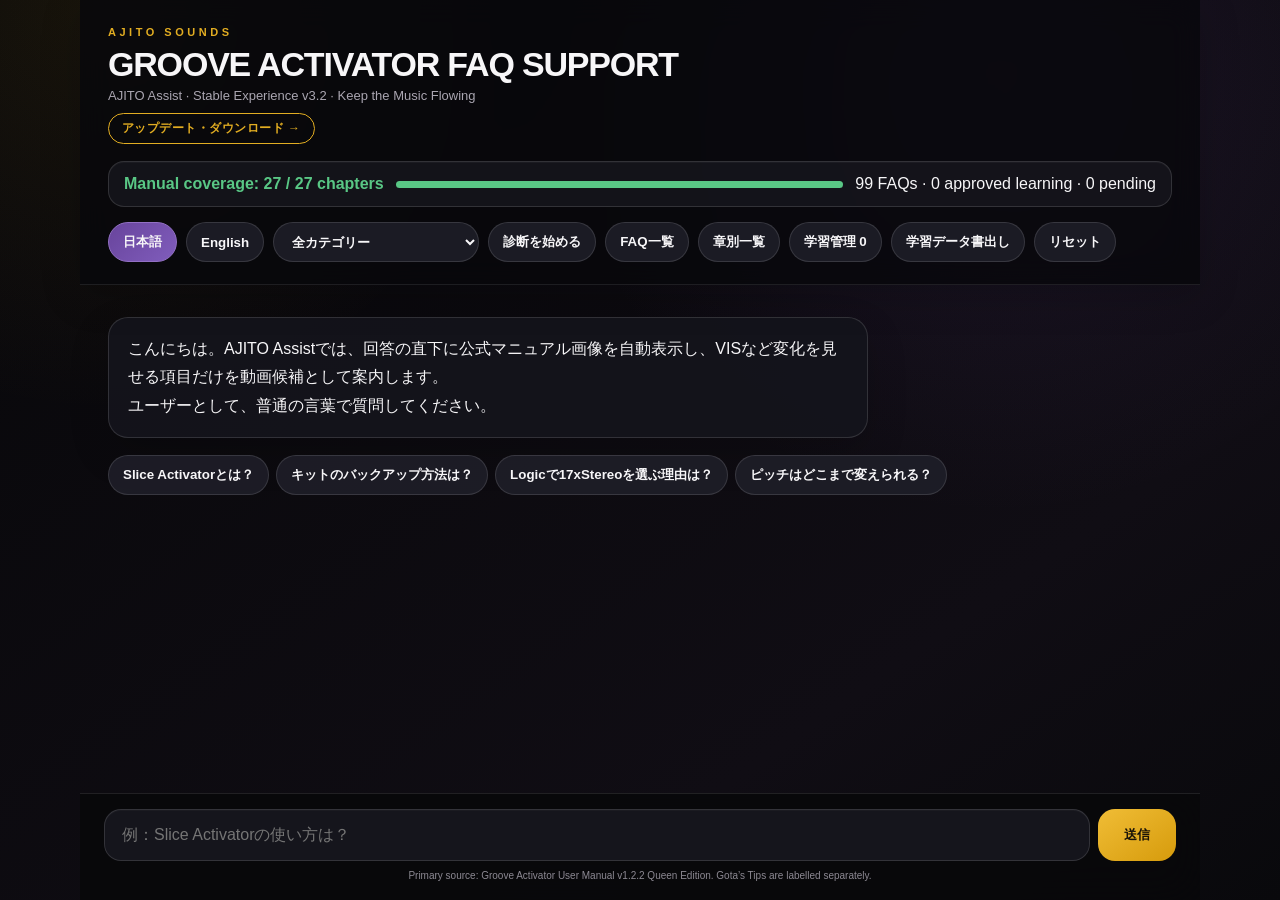
==== index.html @ 149a3e4a "Update index.html" ====
<!doctype html>
<!DOCTYPE html>

<html lang="ja"><head><meta charset="utf-8"/><meta content="width=device-width,initial-scale=1" name="viewport"/>
<title>AJITO Assist — Groove Activator Official Support</title>









<link href="./css/app.css?v=3.2.0" rel="stylesheet"/></head><body><div class="app">
<header><div class="brand">AJITO SOUNDS</div><h1>GROOVE ACTIVATOR FAQ SUPPORT</h1>
<div class="sub">AJITO Assist · Stable Experience v3.2 · Keep the Music Flowing</div>
    <div class="dlrow" style="margin-top:10px"><a href="https://ajitosounds.github.io/groove-activator/" style="display:inline-block;padding:6px 13px;border:1px solid var(--gold);border-radius:999px;color:var(--gold);text-decoration:none;font-size:12px;font-weight:700;letter-spacing:.04em">アップデート・ダウンロード →</a></div>
<div class="coverage"><strong>Manual coverage: 27 / 27 chapters</strong><div class="bar"><i></i></div><span><span id="kbStatus">87 base FAQs · Diagnostic Engine ON · Smart Manual ON · Original PDF Manual ON</span></span></div>
<div class="controls"><button class="lang active" data-lang="ja">日本語</button><button class="lang" data-lang="en">English</button>
<select id="category"><option value="">全カテゴリー</option></select><button id="diagnosticStart">診断を始める</button><button id="faqList">FAQ一覧</button><button id="chapterList">章別一覧</button><button id="learningPanel">学習管理 <span id="pendingCount">0</span></button><button id="exportLearning">学習データ書出し</button><button id="reset">リセット</button></div>
</header><main id="chat"></main>
<footer><div class="row"><input id="q" placeholder="例：Slice Activatorの使い方は？"/><button class="send" id="send">送信</button></div>
<div class="note">Primary source: Groove Activator User Manual v1.2.2 Queen Edition. Gota’s Tips are labelled separately.</div></footer></div>
<div aria-hidden="true" class="smart-manual-overlay" id="smartManualOverlay">
<section aria-labelledby="smartManualTitle" aria-modal="true" class="smart-manual" role="dialog">
<div class="smart-manual-head">
<div><div class="smart-manual-kicker">Smart Manual</div><h2 id="smartManualTitle"></h2></div>
<button aria-label="Close" class="manual-close" id="smartManualClose">×</button>
</div>
<div class="manual-toolbar"><span class="embedded-status">✓ 日本語・English公式マニュアル内蔵</span><span class="small">章を開くと該当ページが自動表示されます</span></div><div id="smartManualBody"></div>
</section>
</div>
<div aria-hidden="true" class="manual-image-lightbox" id="manualImageLightbox"><button aria-label="Close" class="image-close" id="manualImageClose">×</button><img alt="Manual page enlarged" id="manualImageLarge"/><div class="image-caption" id="manualImageCaption"></div></div>

<div aria-hidden="true" class="fullscreen-pdf-overlay" id="fullscreenPdfOverlay">
<div class="fullscreen-pdf-toolbar">
<button class="pdf-back" id="pdfBackBtn" type="button">← 戻る</button>
<div class="pdf-title-wrap">
<strong id="pdfViewerTitle">Official Manual</strong>
<span id="pdfViewerPage"></span>
</div>
<div class="pdf-controls">
<button aria-label="縮小" id="pdfZoomOut" type="button">−</button>
<button id="pdfZoomReset" type="button">100%</button>
<button id="pdfFitWidth" type="button">幅に合わせる</button>
<button aria-label="拡大" id="pdfZoomIn" type="button">＋</button>
<a href="#" id="pdfOpenTab" rel="noopener" target="_blank">別タブ</a>
<button class="pdf-close" id="pdfCloseBtn" type="button">×</button>
</div>
</div>
<iframe class="fullscreen-pdf-frame" id="fullscreenPdfFrame" title="Official Manual PDF"></iframe>
</div>

<script defer="True" src="./js/data-loader.js?v=3.2.0"></script><script defer="True" src="./js/search.js?v=3.2.0"></script><script defer="True" src="./js/diagnostics.js?v=3.2.0"></script><script defer="True" src="./js/app.js?v=3.2.0"></script><script defer="True" src="./js/viewer.js?v=3.2.0"></script></body></html>
---- css/app.css ----
/* AJITO Assist v3.0 — consolidated application styles */


:root{--bg:#0c0c10;--panel:#18181f;--panel2:#22222b;--text:#f4f4f6;--muted:#aaaab5;--gold:#d5a52c;--purple:#7050a2;--line:#353540;--ok:#56b879}
*{box-sizing:border-box}body{margin:0;background:linear-gradient(150deg,#09090c,#19131d);color:var(--text);font-family:-apple-system,BlinkMacSystemFont,"Segoe UI","Hiragino Sans","Yu Gothic",sans-serif;min-height:100vh}
.app{max-width:980px;margin:auto;min-height:100vh;display:flex;flex-direction:column}
header{padding:20px;position:sticky;top:0;z-index:5;background:rgba(12,12,16,.93);backdrop-filter:blur(14px);border-bottom:1px solid var(--line)}
.brand{color:var(--gold);font-size:12px;letter-spacing:.25em;font-weight:700}h1{font-size:23px;margin:5px 0}.sub{color:var(--muted);font-size:12px}
.coverage{margin-top:12px;background:var(--panel);border:1px solid var(--line);padding:10px 12px;border-radius:12px;display:flex;gap:12px;align-items:center;flex-wrap:wrap}
.coverage strong{color:var(--ok)}.bar{height:7px;background:#303039;border-radius:9px;flex:1;min-width:140px;overflow:hidden}.bar i{display:block;height:100%;width:100%;background:var(--ok)}
.controls{display:flex;gap:7px;flex-wrap:wrap;margin-top:12px}button,select{background:var(--panel2);color:var(--text);border:1px solid var(--line);padding:8px 11px;border-radius:999px;cursor:pointer}button:hover{border-color:var(--gold)}.active{background:var(--purple)}
main{padding:20px;display:flex;flex-direction:column;gap:13px;flex:1}.msg{max-width:85%;border-radius:16px;padding:13px 15px;line-height:1.65;white-space:pre-wrap}.bot{align-self:flex-start;background:var(--panel);border:1px solid var(--line)}.user{align-self:flex-end;background:var(--purple)}.meta{display:block;color:var(--muted);font-size:11px;margin-top:8px}.badge{display:inline-block;border-radius:7px;padding:2px 7px;font-size:11px;background:#31253e;border:1px solid #5d4776;margin-bottom:6px}.manual{background:#26342a;border-color:#456b4e}
.chips{display:flex;gap:7px;flex-wrap:wrap}footer{position:sticky;bottom:0;padding:13px 17px 18px;background:rgba(12,12,16,.96);border-top:1px solid var(--line)}.row{display:flex;gap:8px}input{flex:1;padding:14px;border-radius:14px;border:1px solid var(--line);background:var(--panel);color:var(--text);font-size:16px;outline:none}input:focus{border-color:var(--gold)}.send{background:var(--gold);color:#181208;font-weight:700;border:0;border-radius:14px;padding:0 18px}.note{color:var(--muted);font-size:10px;text-align:center;margin-top:7px}.faqbtn{display:block;width:100%;text-align:left;margin:5px 0;border-radius:10px}
.feedback{display:flex;gap:7px;flex-wrap:wrap;margin-top:9px}.feedback button{font-size:12px;padding:6px 10px}
.admin-card{background:var(--panel);border:1px solid var(--line);border-radius:14px;padding:14px;margin:8px 0}
.admin-card h3{margin:0 0 8px;font-size:15px}.admin-card textarea,.admin-card input,.admin-card select{width:100%;margin-top:7px;border-radius:9px;padding:9px;background:#111117;color:var(--text);border:1px solid var(--line)}
.admin-card textarea{min-height:90px;resize:vertical}.admin-actions{display:flex;gap:7px;flex-wrap:wrap;margin-top:9px}
.danger{border-color:#8b4343}.success{border-color:var(--ok)}.count{color:var(--gold);font-weight:700}
.small{font-size:11px;color:var(--muted)}
.diag-card{background:#15151d;border:1px solid var(--line);border-radius:16px;padding:16px;margin:10px 0}.diag-card h3{margin:0 0 8px}.diag-reason{font-size:12px;color:var(--muted);margin:8px 0}.diag-actions{display:flex;gap:8px;flex-wrap:wrap}.diag-actions button{min-width:110px}.diag-progress{font-size:11px;color:var(--gold);margin-bottom:8px}.solution{border-left:3px solid var(--ok);padding-left:12px}.manual-ref{font-size:12px;color:var(--gold);margin-top:10px}.tip{font-size:12px;margin-top:8px}
.manual-link{color:var(--gold);font-weight:700;text-decoration:underline;text-decoration-thickness:1px;text-underline-offset:3px;cursor:pointer;background:none;border:0;padding:0;font:inherit}
.manual-link:hover{filter:brightness(1.25)}
.smart-manual-overlay{position:fixed;inset:0;background:rgba(4,4,8,.82);backdrop-filter:blur(8px);z-index:1000;display:none;align-items:center;justify-content:center;padding:18px}
.smart-manual-overlay.open{display:flex}.smart-manual{width:min(900px,100%);max-height:90vh;overflow:auto;background:#111118;border:1px solid #4a4053;border-radius:20px;box-shadow:0 24px 80px #000;padding:22px}
.smart-manual-head{display:flex;justify-content:space-between;gap:16px;align-items:flex-start;position:sticky;top:-22px;background:#111118;padding:20px 0 12px;z-index:2;border-bottom:1px solid var(--line)}
.smart-manual-head h2{margin:0;font-size:23px}.smart-manual-kicker{color:var(--gold);font-size:12px;font-weight:700;letter-spacing:.08em;text-transform:uppercase}.manual-close{font-size:20px;min-width:44px}
.manual-notice{background:#201b27;border:1px solid #4e3e60;border-radius:12px;padding:12px;margin:15px 0;color:#d8d1df;font-size:13px;line-height:1.6}
.manual-entry{background:#181820;border:1px solid var(--line);border-radius:14px;padding:15px;margin:12px 0}.manual-entry h3{margin:0 0 8px;font-size:16px}.manual-entry p{margin:0;line-height:1.7}.manual-source{font-size:11px;color:var(--muted);margin-top:10px}.manual-toolbar{display:flex;gap:8px;flex-wrap:wrap;margin:14px 0}.manual-empty{color:var(--muted);padding:25px 0}
.media-strip{margin-top:14px;padding:13px;border:1px solid var(--line);border-radius:14px;background:#15151c}.media-head{display:flex;justify-content:space-between;gap:10px;align-items:center;margin-bottom:9px}.media-type{font-size:11px;border-radius:999px;padding:4px 9px;border:1px solid #635272;background:#2a2232;color:#eee}.media-type.screenshot{border-color:#456b4e;background:#213126}.media-type.video{border-color:#70564a;background:#38271f}.media-type.both{border-color:#5d4776;background:#31253e}.manual-viewer{width:100%;height:min(64vh,620px);border:1px solid var(--line);border-radius:12px;background:#0b0b10;margin-top:10px}.media-placeholder{padding:18px;border:1px dashed #5d5667;border-radius:12px;color:var(--muted);line-height:1.7}.video-candidate{padding:15px;border-left:3px solid var(--gold);background:#1d1921;border-radius:10px;margin-top:10px}.media-actions{display:flex;gap:8px;flex-wrap:wrap;margin-top:10px}.media-note{font-size:11px;color:var(--muted);margin-top:8px}.hidden-file{display:none}.answer-media{margin-top:13px;padding-top:12px;border-top:1px solid var(--line)}

.embedded-status{font-size:12px;color:var(--ok);font-weight:700}.manual-page-gallery{display:grid;grid-template-columns:repeat(auto-fit,minmax(270px,1fr));gap:14px;margin-top:12px}.manual-page-card{margin:0;background:#0d0d12;border:1px solid var(--line);border-radius:13px;overflow:hidden}.manual-page-card button{display:block;width:100%;padding:0;border:0;background:none;border-radius:0}.manual-page-card img{display:block;width:100%;height:auto;cursor:zoom-in}.manual-page-card figcaption{padding:9px 11px;font-size:12px;color:var(--muted);display:flex;justify-content:space-between;gap:8px}.manual-image-lightbox{position:fixed;inset:0;z-index:100;background:rgba(0,0,0,.94);display:none;align-items:center;justify-content:center;padding:42px 18px 55px}.manual-image-lightbox.open{display:flex}.manual-image-lightbox img{max-width:min(96vw,1300px);max-height:88vh;object-fit:contain;box-shadow:0 18px 70px #000}.image-close{position:fixed;right:18px;top:14px;font-size:28px;min-width:44px;z-index:101}.image-caption{position:fixed;bottom:14px;left:50%;transform:translateX(-50%);color:#eee;background:#17171dcc;border:1px solid #444;padding:7px 13px;border-radius:999px;font-size:12px}.manual-pages-intro{font-size:12px;color:var(--muted);margin-top:8px}.manual-language-badge{font-size:11px;color:var(--gold)}
@media(max-width:600px){.msg{max-width:96%}h1{font-size:19px}}



button.media-type.manual-link{
  cursor:pointer;
  font:inherit;
  line-height:inherit;
}
button.media-type.manual-link:hover{
  filter:brightness(1.15);
  transform:translateY(-1px);
}



.inline-manual-head{
  display:flex;
  justify-content:space-between;
  align-items:center;
  gap:12px;
  margin:0 0 10px;
  color:#f4f1f7;
}
.inline-manual-head span{
  color:var(--muted);
  font-size:12px;
  text-align:right;
}
.inline-manual-actions{
  margin-top:12px;
}
.answer-media .manual-page-gallery{
  grid-template-columns:repeat(auto-fit,minmax(220px,1fr));
}
.answer-media .manual-page-card{
  box-shadow:0 8px 24px rgba(0,0,0,.18);
}
@media(max-width:640px){
  .inline-manual-head{align-items:flex-start;flex-direction:column;gap:4px}
  .inline-manual-head span{text-align:left}
  .answer-media .manual-page-gallery{grid-template-columns:1fr}
}



.manual-image-trigger{cursor:zoom-in}
.manual-image-lightbox.open{animation:manualFadeIn .16s ease-out}
.manual-image-lightbox img{cursor:zoom-out}
@keyframes manualFadeIn{from{opacity:0}to{opacity:1}}



.manual-image-native{
  display:block;
  cursor:zoom-in;
  text-decoration:none;
}
.manual-page-card figcaption a{
  color:var(--gold);
  text-decoration:none;
  font-weight:700;
}
.manual-page-card figcaption a:hover{text-decoration:underline}



.manual-image-zoom-trigger{
  display:block;width:100%;padding:0;border:0;background:none;
  cursor:zoom-in;
}
.manual-image-zoom-trigger.text-trigger{
  width:auto;color:var(--gold);font:inherit;font-weight:700;cursor:zoom-in;
}
.zoom-viewer{
  position:fixed;inset:0;z-index:99999;background:rgba(5,5,8,.96);
  display:none;flex-direction:column;
}
.zoom-viewer.open{display:flex}
.zoom-viewer-toolbar{
  display:flex;align-items:center;gap:8px;padding:10px 14px;
  background:rgba(20,20,26,.96);border-bottom:1px solid rgba(255,255,255,.12)
}
.zoom-viewer-toolbar button{
  border:1px solid rgba(255,255,255,.2);background:#24242d;color:#fff;
  min-width:42px;height:38px;border-radius:9px;font-size:18px;cursor:pointer
}
.zoom-viewer-toolbar .zoom-close{margin-left:auto;font-size:24px}
#zoomLevel{min-width:58px;text-align:center;color:#ddd;font-weight:700}
.zoom-stage{
  flex:1;overflow:auto;display:flex;align-items:flex-start;justify-content:center;
  padding:28px;cursor:zoom-in
}
.zoom-stage.zoom-out-cursor{cursor:zoom-out}
.zoom-stage img{
  display:block;max-width:none;max-height:none;transform-origin:top center;
  transition:transform .12s ease;
  user-select:none;-webkit-user-drag:none;
}
.zoom-help{
  padding:8px 14px;text-align:center;background:rgba(20,20,26,.96);
  color:#bbb;font-size:12px;border-top:1px solid rgba(255,255,255,.1)
}
@media(max-width:640px){
  .zoom-help{font-size:11px}
  .zoom-stage{padding:12px}
}



.manual-pdf-block{
  margin-top:12px;border:1px solid var(--line);border-radius:14px;
  overflow:hidden;background:#0d0d12;
}
.manual-pdf-head{
  display:flex;justify-content:space-between;align-items:center;gap:12px;
  padding:11px 13px;background:#17171f;border-bottom:1px solid var(--line);
}
.manual-pdf-head>div{display:flex;flex-direction:column;gap:3px}
.manual-pdf-head span{font-size:11px;color:var(--muted)}
.manual-pdf-open{
  display:inline-flex;align-items:center;justify-content:center;
  padding:8px 11px;border:1px solid #6f5a7d;border-radius:9px;
  background:#2a2232;color:#fff;text-decoration:none;font-size:12px;font-weight:700;
  white-space:nowrap;
}
.manual-pdf-open:hover{background:#352a40}
.manual-pdf-viewer{
  display:block;width:100%;height:min(75vh,760px);border:0;background:#222;
}
.manual-pdf-help{
  padding:8px 12px;color:var(--muted);font-size:11px;line-height:1.5;
  border-top:1px solid var(--line);
}
@media(max-width:640px){
  .manual-pdf-head{align-items:flex-start;flex-direction:column}
  .manual-pdf-open{width:100%}
  .manual-pdf-viewer{height:68vh}
}



.manual-pdf-launch{
  display:flex;
  align-items:center;
  justify-content:space-between;
  gap:16px;
  margin-top:12px;
  padding:14px;
  border:1px solid var(--line);
  border-radius:14px;
  background:#111118;
}
.manual-pdf-launch>div{
  display:flex;
  flex-direction:column;
  gap:4px;
}
.manual-pdf-launch span{
  color:var(--muted);
  font-size:12px;
}
.open-fullscreen-pdf{
  border:1px solid #8a6ca0;
  background:#362943;
  color:#fff;
  padding:10px 16px;
  border-radius:10px;
  font-weight:800;
  cursor:pointer;
  white-space:nowrap;
}
.open-fullscreen-pdf:hover{background:#443253}

.fullscreen-pdf-overlay{
  position:fixed;
  inset:0;
  z-index:100000;
  display:none;
  flex-direction:column;
  background:#09090d;
}
.fullscreen-pdf-overlay.open{display:flex}
.fullscreen-pdf-toolbar{
  min-height:58px;
  display:flex;
  align-items:center;
  gap:12px;
  padding:8px 12px;
  background:#15151c;
  border-bottom:1px solid rgba(255,255,255,.14);
}
.pdf-back,
.pdf-controls button,
.pdf-controls a{
  min-height:38px;
  border:1px solid rgba(255,255,255,.18);
  background:#25252f;
  color:#fff;
  border-radius:9px;
  padding:7px 12px;
  text-decoration:none;
  font:inherit;
  font-weight:700;
  cursor:pointer;
}
.pdf-back{white-space:nowrap}
.pdf-title-wrap{
  min-width:0;
  display:flex;
  flex-direction:column;
  line-height:1.2;
}
.pdf-title-wrap strong{
  overflow:hidden;
  text-overflow:ellipsis;
  white-space:nowrap;
}
.pdf-title-wrap span{
  color:#aaa;
  font-size:11px;
}
.pdf-controls{
  margin-left:auto;
  display:flex;
  align-items:center;
  gap:7px;
}
.pdf-controls .pdf-close{
  font-size:21px;
  min-width:42px;
}
.fullscreen-pdf-frame{
  flex:1;
  width:100%;
  border:0;
  background:#202124;
}
@media(max-width:760px){
  .fullscreen-pdf-toolbar{
    flex-wrap:wrap;
    align-items:center;
  }
  .pdf-title-wrap{
    flex:1;
  }
  .pdf-controls{
    width:100%;
    margin-left:0;
    overflow-x:auto;
    padding-bottom:2px;
  }
  .pdf-controls button,
  .pdf-controls a{
    flex:0 0 auto;
  }
  .manual-pdf-launch{
    align-items:stretch;
    flex-direction:column;
  }
  .open-fullscreen-pdf{width:100%}
}

/* AJITO Assist v3.2 — visual refresh only. Application logic remains v3.0 stable. */
:root{
  --bg:#08080b;
  --panel:rgba(22,22,29,.88);
  --panel2:rgba(34,34,44,.92);
  --text:#f7f6f8;
  --muted:#aaa6b1;
  --gold:#e2ad22;
  --purple:#7250aa;
  --line:rgba(255,255,255,.13);
  --ok:#59c785;
}
body{
  background:
    radial-gradient(circle at 78% 8%,rgba(111,72,160,.16),transparent 34%),
    radial-gradient(circle at 8% 0%,rgba(226,173,34,.08),transparent 28%),
    linear-gradient(145deg,#070709,#100d14 72%,#09090c);
}
.app{max-width:1120px}
header{
  padding:26px 28px 22px;
  background:rgba(8,8,11,.82);
  border-bottom:1px solid rgba(255,255,255,.09);
  box-shadow:0 10px 38px rgba(0,0,0,.18);
}
.brand{font-size:11px;letter-spacing:.32em}
h1{font-size:clamp(24px,3vw,34px);letter-spacing:-.035em;margin:7px 0 4px}
.sub{font-size:13px}
.coverage{
  margin-top:17px;padding:13px 15px;border-radius:16px;
  background:rgba(24,24,31,.75);box-shadow:inset 0 1px rgba(255,255,255,.035)
}
.controls{gap:9px;margin-top:15px}
button,select{
  min-height:40px;padding:9px 14px;border-color:rgba(255,255,255,.12);
  background:rgba(31,31,40,.9);font-weight:650;transition:.18s ease
}
button:hover{transform:translateY(-1px);border-color:rgba(226,173,34,.75);background:rgba(43,40,44,.98)}
button.active,.lang.active{background:linear-gradient(135deg,#68449c,#805dbc);border-color:#9270c4}
main{padding:32px 28px 120px;gap:17px}
.msg{
  max-width:min(82%,760px);padding:17px 19px;border-radius:20px;
  line-height:1.78;box-shadow:0 15px 40px rgba(0,0,0,.16)
}
.bot{background:rgba(21,21,28,.9);border-color:rgba(255,255,255,.13)}
.user{background:linear-gradient(135deg,#65439a,#815dbd);border-color:rgba(255,255,255,.1)}
.badge{padding:4px 9px;border-radius:999px}
.faqbtn{padding:13px 15px;margin:7px 0;border-radius:14px;background:rgba(27,27,35,.92)}
footer{
  padding:15px 24px 19px;background:rgba(8,8,11,.9);
  backdrop-filter:blur(22px);border-top-color:rgba(255,255,255,.1)
}
input{
  padding:16px 17px;border-radius:17px;background:rgba(23,23,30,.94);
  box-shadow:inset 0 1px rgba(255,255,255,.025)
}
input:focus{border-color:rgba(226,173,34,.8);box-shadow:0 0 0 3px rgba(226,173,34,.1)}
.send{min-width:78px;border-radius:17px;background:linear-gradient(145deg,#f0bd36,#d69b0c)}
.note{margin-top:9px;opacity:.82}
.smart-manual{border-radius:24px;background:#111116}
.manual-entry,.diag-card,.admin-card,.media-strip{border-radius:18px}
.manual-pdf-launch{border-radius:18px;background:rgba(18,18,24,.92)}
.open-fullscreen-pdf{border-radius:13px;background:linear-gradient(135deg,#4c365e,#67487e)}
@media(max-width:700px){
  header{padding:20px 17px 17px}.coverage{align-items:flex-start}.controls{overflow-x:auto;flex-wrap:nowrap;padding-bottom:5px}
  .controls button,.controls select{flex:0 0 auto}main{padding:23px 15px 112px}.msg{max-width:96%}
  footer{padding:12px 13px 15px}.row{gap:7px}.send{min-width:66px;padding:0 13px}
}
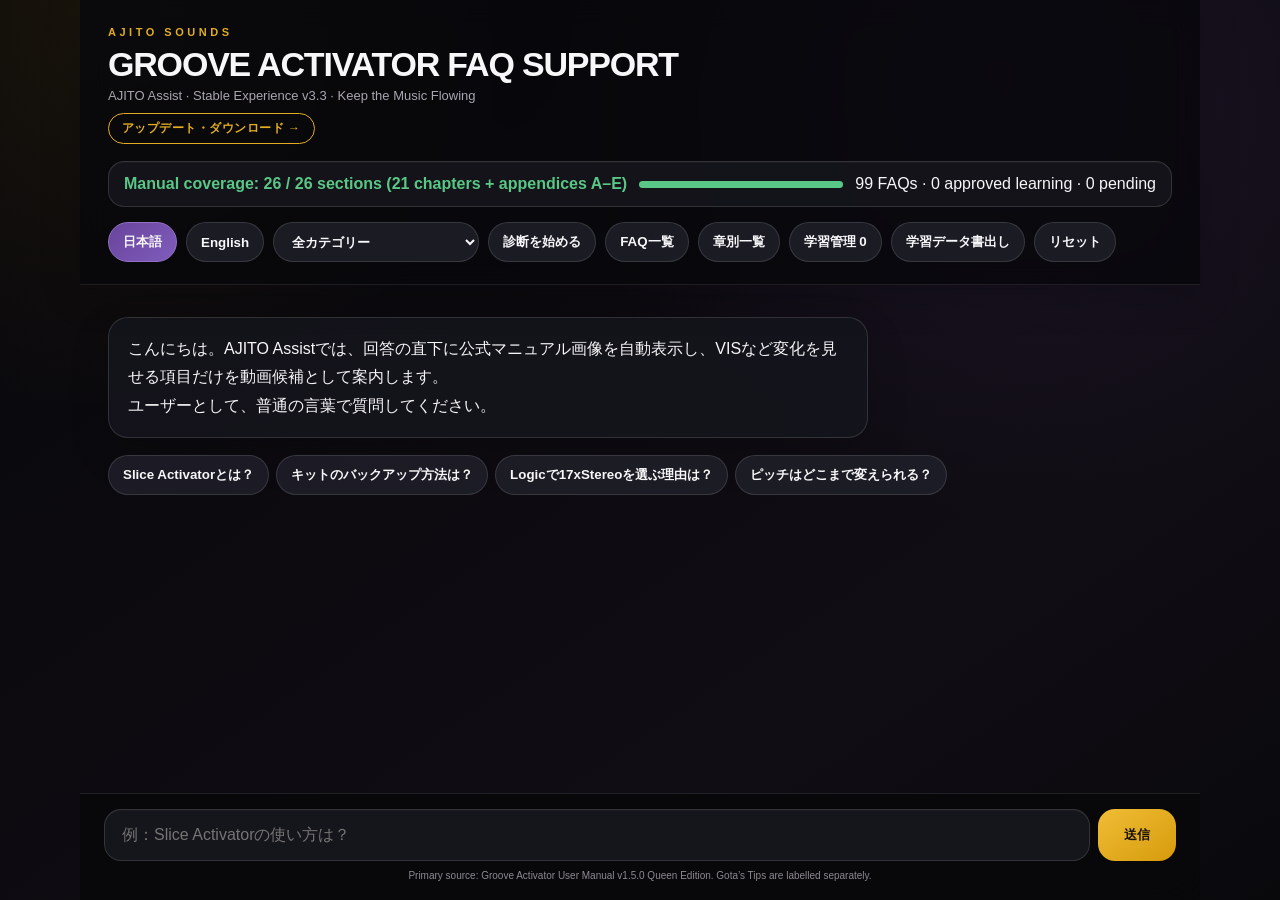
==== commit 1218987d: "Point config, manual.json and index.html at v1.5.0; bump cache-busting to 3.3.0 manual_version v1.5." ====
--- a/index.html
+++ b/index.html
@@ -12,16 +12,16 @@
 
 
 
-<link href="./css/app.css?v=3.2.0" rel="stylesheet"/></head><body><div class="app">
+<link href="./css/app.css?v=3.3.0" rel="stylesheet"/></head><body><div class="app">
 <header><div class="brand">AJITO SOUNDS</div><h1>GROOVE ACTIVATOR FAQ SUPPORT</h1>
-<div class="sub">AJITO Assist · Stable Experience v3.2 · Keep the Music Flowing</div>
+<div class="sub">AJITO Assist · Stable Experience v3.3 · Keep the Music Flowing</div>
     <div class="dlrow" style="margin-top:10px"><a href="https://ajitosounds.github.io/groove-activator/" style="display:inline-block;padding:6px 13px;border:1px solid var(--gold);border-radius:999px;color:var(--gold);text-decoration:none;font-size:12px;font-weight:700;letter-spacing:.04em">アップデート・ダウンロード →</a></div>
-<div class="coverage"><strong>Manual coverage: 27 / 27 chapters</strong><div class="bar"><i></i></div><span><span id="kbStatus">87 base FAQs · Diagnostic Engine ON · Smart Manual ON · Original PDF Manual ON</span></span></div>
+<div class="coverage"><strong>Manual coverage: 26 / 26 sections (21 chapters + appendices A–E)</strong><div class="bar"><i></i></div><span><span id="kbStatus">155 base FAQs · Diagnostic Engine ON · Smart Manual ON · Original PDF Manual ON</span></span></div>
 <div class="controls"><button class="lang active" data-lang="ja">日本語</button><button class="lang" data-lang="en">English</button>
 <select id="category"><option value="">全カテゴリー</option></select><button id="diagnosticStart">診断を始める</button><button id="faqList">FAQ一覧</button><button id="chapterList">章別一覧</button><button id="learningPanel">学習管理 <span id="pendingCount">0</span></button><button id="exportLearning">学習データ書出し</button><button id="reset">リセット</button></div>
 </header><main id="chat"></main>
 <footer><div class="row"><input id="q" placeholder="例：Slice Activatorの使い方は？"/><button class="send" id="send">送信</button></div>
-<div class="note">Primary source: Groove Activator User Manual v1.2.2 Queen Edition. Gota’s Tips are labelled separately.</div></footer></div>
+<div class="note">Primary source: Groove Activator User Manual v1.5.0 Queen Edition. Gota’s Tips are labelled separately.</div></footer></div>
 <div aria-hidden="true" class="smart-manual-overlay" id="smartManualOverlay">
 <section aria-labelledby="smartManualTitle" aria-modal="true" class="smart-manual" role="dialog">
 <div class="smart-manual-head">
@@ -52,4 +52,4 @@
 <iframe class="fullscreen-pdf-frame" id="fullscreenPdfFrame" title="Official Manual PDF"></iframe>
 </div>
 
-<script defer="True" src="./js/data-loader.js?v=3.2.0"></script><script defer="True" src="./js/search.js?v=3.2.0"></script><script defer="True" src="./js/diagnostics.js?v=3.2.0"></script><script defer="True" src="./js/app.js?v=3.2.0"></script><script defer="True" src="./js/viewer.js?v=3.2.0"></script></body></html>
+<script defer="True" src="./js/data-loader.js?v=3.3.0"></script><script defer="True" src="./js/search.js?v=3.3.0"></script><script defer="True" src="./js/diagnostics.js?v=3.3.0"></script><script defer="True" src="./js/app.js?v=3.3.0"></script><script defer="True" src="./js/viewer.js?v=3.3.0"></script></body></html>
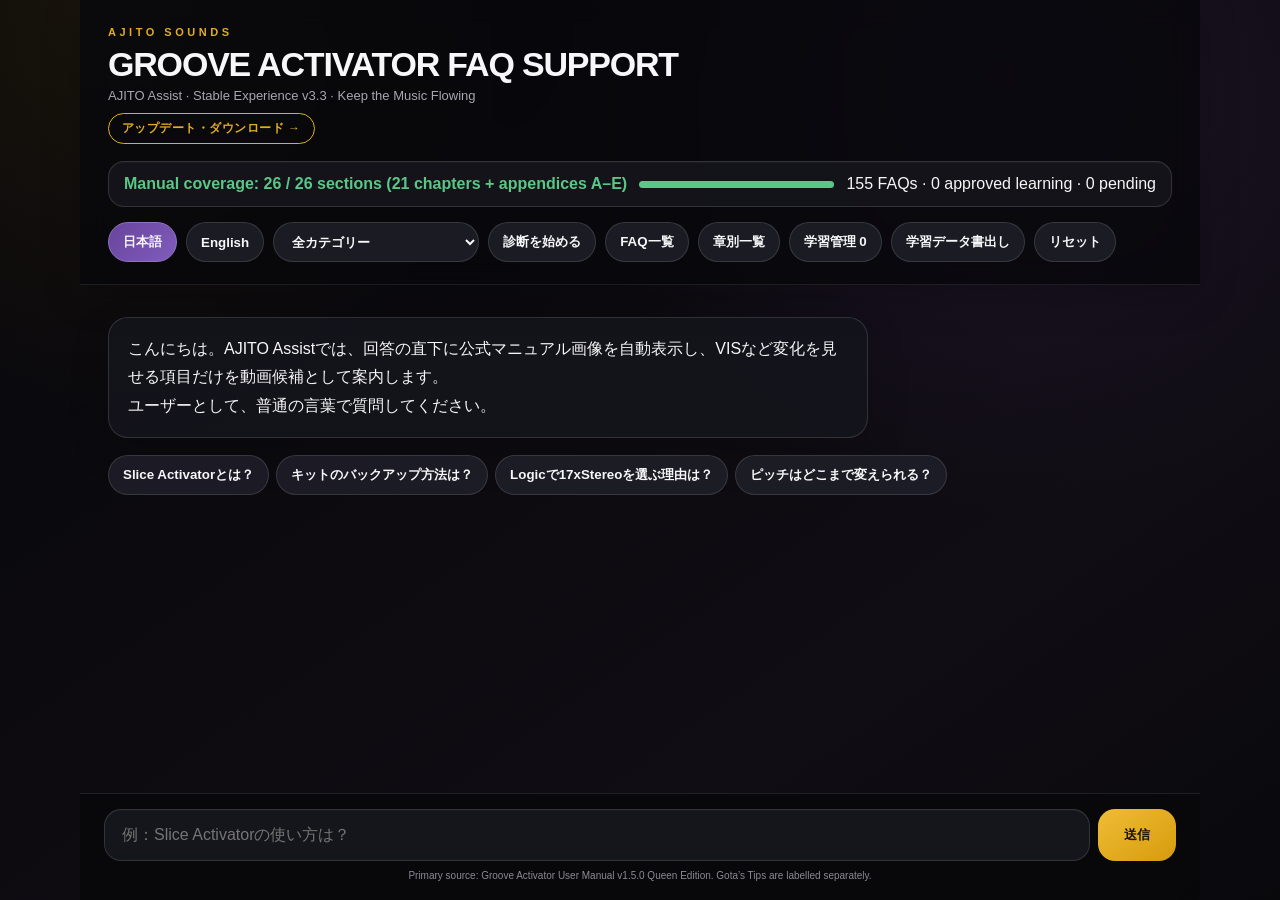
==== commit 275d692b: "Rebuild page images, page maps and FAQ page references from the 2026-09-23 manual PDFs; add tools/re" ====
--- a/index.html
+++ b/index.html
@@ -12,7 +12,7 @@
 
 
 
-<link href="./css/app.css?v=3.3.0" rel="stylesheet"/></head><body><div class="app">
+<link href="./css/app.css?v=3.3.1" rel="stylesheet"/></head><body><div class="app">
 <header><div class="brand">AJITO SOUNDS</div><h1>GROOVE ACTIVATOR FAQ SUPPORT</h1>
 <div class="sub">AJITO Assist · Stable Experience v3.3 · Keep the Music Flowing</div>
     <div class="dlrow" style="margin-top:10px"><a href="https://ajitosounds.github.io/groove-activator/" style="display:inline-block;padding:6px 13px;border:1px solid var(--gold);border-radius:999px;color:var(--gold);text-decoration:none;font-size:12px;font-weight:700;letter-spacing:.04em">アップデート・ダウンロード →</a></div>
@@ -52,4 +52,4 @@
 <iframe class="fullscreen-pdf-frame" id="fullscreenPdfFrame" title="Official Manual PDF"></iframe>
 </div>
 
-<script defer="True" src="./js/data-loader.js?v=3.3.0"></script><script defer="True" src="./js/search.js?v=3.3.0"></script><script defer="True" src="./js/diagnostics.js?v=3.3.0"></script><script defer="True" src="./js/app.js?v=3.3.0"></script><script defer="True" src="./js/viewer.js?v=3.3.0"></script></body></html>
+<script defer="True" src="./js/data-loader.js?v=3.3.1"></script><script defer="True" src="./js/search.js?v=3.3.1"></script><script defer="True" src="./js/diagnostics.js?v=3.3.1"></script><script defer="True" src="./js/app.js?v=3.3.1"></script><script defer="True" src="./js/viewer.js?v=3.3.1"></script></body></html>
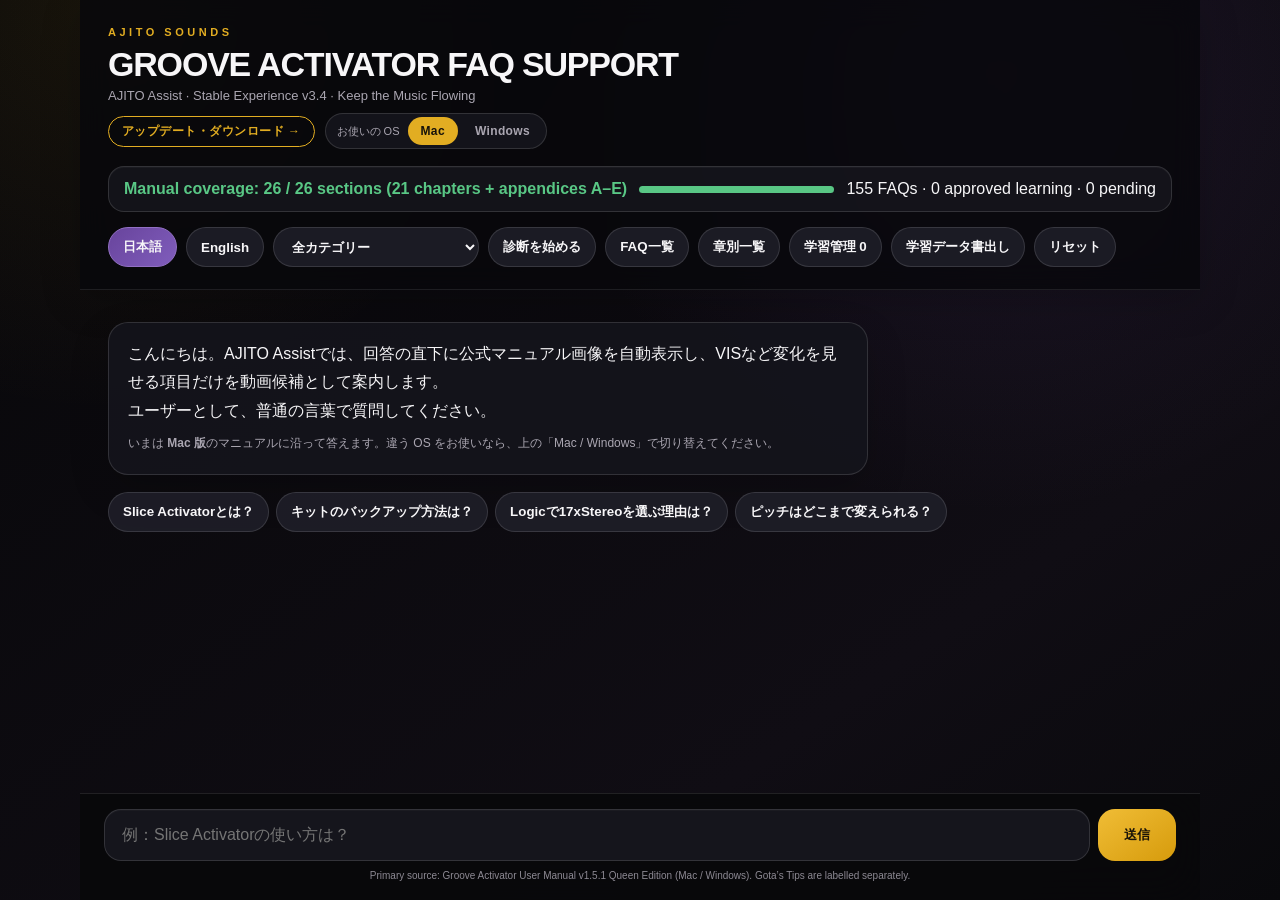
==== commit c958c5ba: "Mac / Windows switch in the page; per-OS PDF viewer; cache-busting 3.4.0 OS is detected from userAge" ====
--- a/index.html
+++ b/index.html
@@ -12,23 +12,23 @@
 
 
 
-<link href="./css/app.css?v=3.3.1" rel="stylesheet"/></head><body><div class="app">
+<link href="./css/app.css?v=3.4.0" rel="stylesheet"/></head><body><div class="app">
 <header><div class="brand">AJITO SOUNDS</div><h1>GROOVE ACTIVATOR FAQ SUPPORT</h1>
-<div class="sub">AJITO Assist · Stable Experience v3.3 · Keep the Music Flowing</div>
-    <div class="dlrow" style="margin-top:10px"><a href="https://ajitosounds.github.io/groove-activator/" style="display:inline-block;padding:6px 13px;border:1px solid var(--gold);border-radius:999px;color:var(--gold);text-decoration:none;font-size:12px;font-weight:700;letter-spacing:.04em">アップデート・ダウンロード →</a></div>
+<div class="sub">AJITO Assist · Stable Experience v3.4 · Keep the Music Flowing</div>
+    <div class="dlrow" style="margin-top:10px;display:flex;flex-wrap:wrap;align-items:center;gap:10px"><a href="https://ajitosounds.github.io/groove-activator/" style="display:inline-block;padding:6px 13px;border:1px solid var(--gold);border-radius:999px;color:var(--gold);text-decoration:none;font-size:12px;font-weight:700;letter-spacing:.04em">アップデート・ダウンロード →</a><div class="os-switch" role="group" aria-label="お使いの OS / Your OS"><span class="os-label">お使いの OS</span><button type="button" class="os" data-os="mac" aria-pressed="false">Mac</button><button type="button" class="os" data-os="win" aria-pressed="false">Windows</button></div></div>
 <div class="coverage"><strong>Manual coverage: 26 / 26 sections (21 chapters + appendices A–E)</strong><div class="bar"><i></i></div><span><span id="kbStatus">155 base FAQs · Diagnostic Engine ON · Smart Manual ON · Original PDF Manual ON</span></span></div>
 <div class="controls"><button class="lang active" data-lang="ja">日本語</button><button class="lang" data-lang="en">English</button>
 <select id="category"><option value="">全カテゴリー</option></select><button id="diagnosticStart">診断を始める</button><button id="faqList">FAQ一覧</button><button id="chapterList">章別一覧</button><button id="learningPanel">学習管理 <span id="pendingCount">0</span></button><button id="exportLearning">学習データ書出し</button><button id="reset">リセット</button></div>
 </header><main id="chat"></main>
 <footer><div class="row"><input id="q" placeholder="例：Slice Activatorの使い方は？"/><button class="send" id="send">送信</button></div>
-<div class="note">Primary source: Groove Activator User Manual v1.5.0 Queen Edition. Gota’s Tips are labelled separately.</div></footer></div>
+<div class="note">Primary source: Groove Activator User Manual v1.5.1 Queen Edition (Mac / Windows). Gota’s Tips are labelled separately.</div></footer></div>
 <div aria-hidden="true" class="smart-manual-overlay" id="smartManualOverlay">
 <section aria-labelledby="smartManualTitle" aria-modal="true" class="smart-manual" role="dialog">
 <div class="smart-manual-head">
 <div><div class="smart-manual-kicker">Smart Manual</div><h2 id="smartManualTitle"></h2></div>
 <button aria-label="Close" class="manual-close" id="smartManualClose">×</button>
 </div>
-<div class="manual-toolbar"><span class="embedded-status">✓ 日本語・English公式マニュアル内蔵</span><span class="small">章を開くと該当ページが自動表示されます</span></div><div id="smartManualBody"></div>
+<div class="manual-toolbar"><span class="embedded-status">✓ Mac・Windows × 日本語・English 公式マニュアル内蔵</span><span class="small">章を開くと該当ページが自動表示されます</span></div><div id="smartManualBody"></div>
 </section>
 </div>
 <div aria-hidden="true" class="manual-image-lightbox" id="manualImageLightbox"><button aria-label="Close" class="image-close" id="manualImageClose">×</button><img alt="Manual page enlarged" id="manualImageLarge"/><div class="image-caption" id="manualImageCaption"></div></div>
@@ -52,4 +52,4 @@
 <iframe class="fullscreen-pdf-frame" id="fullscreenPdfFrame" title="Official Manual PDF"></iframe>
 </div>
 
-<script defer="True" src="./js/data-loader.js?v=3.3.1"></script><script defer="True" src="./js/search.js?v=3.3.1"></script><script defer="True" src="./js/diagnostics.js?v=3.3.1"></script><script defer="True" src="./js/app.js?v=3.3.1"></script><script defer="True" src="./js/viewer.js?v=3.3.1"></script></body></html>
+<script defer="True" src="./js/data-loader.js?v=3.4.0"></script><script defer="True" src="./js/search.js?v=3.4.0"></script><script defer="True" src="./js/diagnostics.js?v=3.4.0"></script><script defer="True" src="./js/app.js?v=3.4.0"></script><script defer="True" src="./js/viewer.js?v=3.4.0"></script></body></html>
--- a/css/app.css
+++ b/css/app.css
@@ -360,3 +360,11 @@
   .controls button,.controls select{flex:0 0 auto}main{padding:23px 15px 112px}.msg{max-width:96%}
   footer{padding:12px 13px 15px}.row{gap:7px}.send{min-width:66px;padding:0 13px}
 }
+
+/* v3.4 Mac / Windows switch */
+.os-switch{display:inline-flex;align-items:center;gap:4px;padding:3px;border:1px solid var(--line);border-radius:999px;background:var(--panel)}
+.os-switch .os-label{font-size:11px;color:var(--muted);padding:0 4px 0 8px;white-space:nowrap}
+.os-switch button.os{padding:5px 13px;border-radius:999px;border:0;background:transparent;color:var(--muted);font-size:12px;font-weight:700;letter-spacing:.03em;cursor:pointer;min-height:28px}
+.os-switch button.os.active{background:var(--gold);color:#16120a}
+.os-switch button.os:focus-visible{outline:2px solid var(--gold);outline-offset:2px}
+.os-note{display:inline-block;margin-top:8px;font-size:12px;color:var(--muted)}
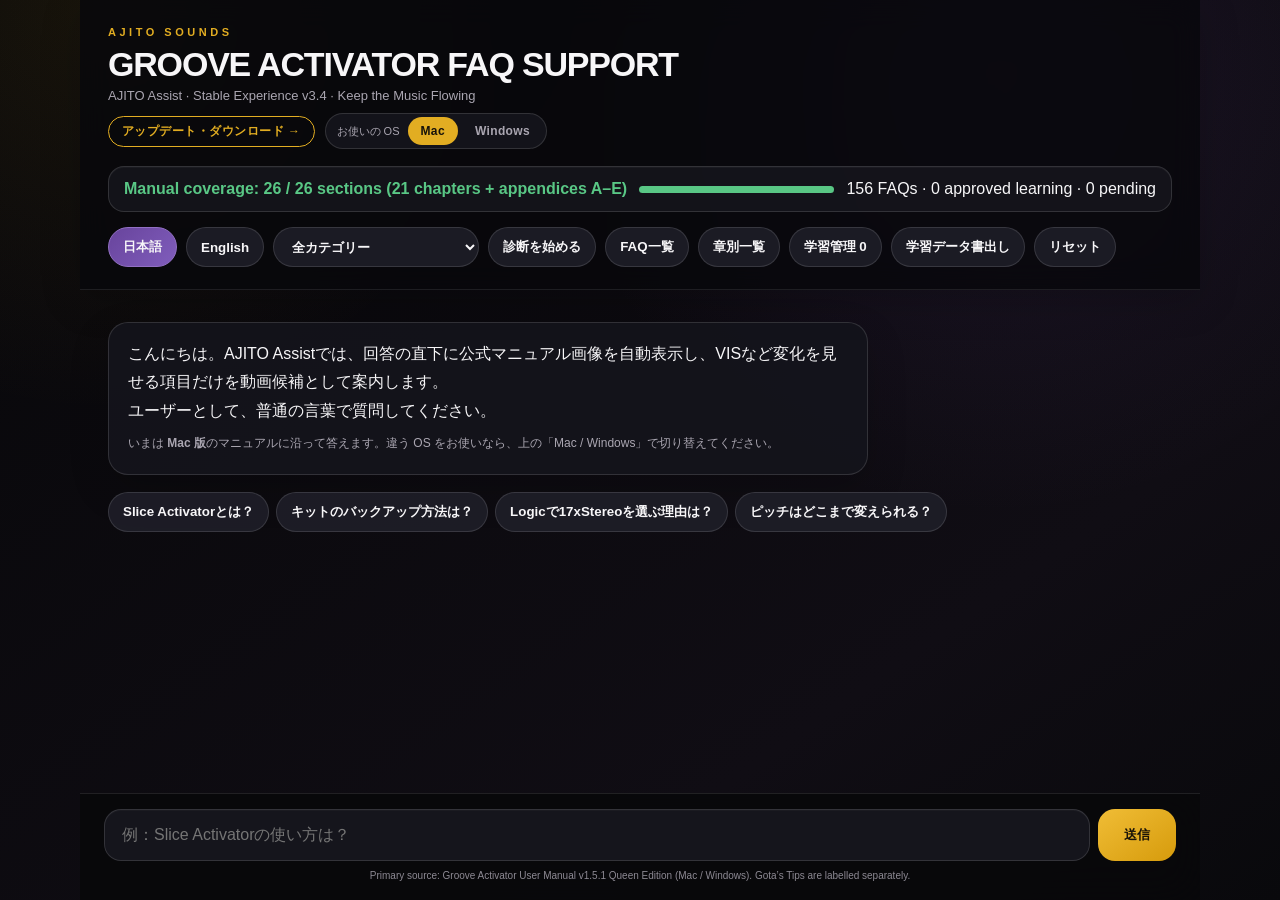
==== commit 54b5b8b0: "Publish AJITO Assist for Groove Activator v1.5.1 (Mac; Windows answers ready but hidden until Window" ====
--- a/index.html
+++ b/index.html
@@ -12,11 +12,11 @@
 
 
 
-<link href="./css/app.css?v=3.4.0" rel="stylesheet"/></head><body><div class="app">
+<link href="./css/app.css?v=3.4.1" rel="stylesheet"/></head><body><div class="app">
 <header><div class="brand">AJITO SOUNDS</div><h1>GROOVE ACTIVATOR FAQ SUPPORT</h1>
 <div class="sub">AJITO Assist · Stable Experience v3.4 · Keep the Music Flowing</div>
     <div class="dlrow" style="margin-top:10px;display:flex;flex-wrap:wrap;align-items:center;gap:10px"><a href="https://ajitosounds.github.io/groove-activator/" style="display:inline-block;padding:6px 13px;border:1px solid var(--gold);border-radius:999px;color:var(--gold);text-decoration:none;font-size:12px;font-weight:700;letter-spacing:.04em">アップデート・ダウンロード →</a><div class="os-switch" role="group" aria-label="お使いの OS / Your OS"><span class="os-label">お使いの OS</span><button type="button" class="os" data-os="mac" aria-pressed="false">Mac</button><button type="button" class="os" data-os="win" aria-pressed="false">Windows</button></div></div>
-<div class="coverage"><strong>Manual coverage: 26 / 26 sections (21 chapters + appendices A–E)</strong><div class="bar"><i></i></div><span><span id="kbStatus">155 base FAQs · Diagnostic Engine ON · Smart Manual ON · Original PDF Manual ON</span></span></div>
+<div class="coverage"><strong>Manual coverage: 26 / 26 sections (21 chapters + appendices A–E)</strong><div class="bar"><i></i></div><span><span id="kbStatus">156 base FAQs · Diagnostic Engine ON · Smart Manual ON · Original PDF Manual ON</span></span></div>
 <div class="controls"><button class="lang active" data-lang="ja">日本語</button><button class="lang" data-lang="en">English</button>
 <select id="category"><option value="">全カテゴリー</option></select><button id="diagnosticStart">診断を始める</button><button id="faqList">FAQ一覧</button><button id="chapterList">章別一覧</button><button id="learningPanel">学習管理 <span id="pendingCount">0</span></button><button id="exportLearning">学習データ書出し</button><button id="reset">リセット</button></div>
 </header><main id="chat"></main>
@@ -52,4 +52,4 @@
 <iframe class="fullscreen-pdf-frame" id="fullscreenPdfFrame" title="Official Manual PDF"></iframe>
 </div>
 
-<script defer="True" src="./js/data-loader.js?v=3.4.0"></script><script defer="True" src="./js/search.js?v=3.4.0"></script><script defer="True" src="./js/diagnostics.js?v=3.4.0"></script><script defer="True" src="./js/app.js?v=3.4.0"></script><script defer="True" src="./js/viewer.js?v=3.4.0"></script></body></html>
+<script defer="True" src="./js/data-loader.js?v=3.4.1"></script><script defer="True" src="./js/search.js?v=3.4.1"></script><script defer="True" src="./js/diagnostics.js?v=3.4.1"></script><script defer="True" src="./js/app.js?v=3.4.1"></script><script defer="True" src="./js/viewer.js?v=3.4.1"></script></body></html>
